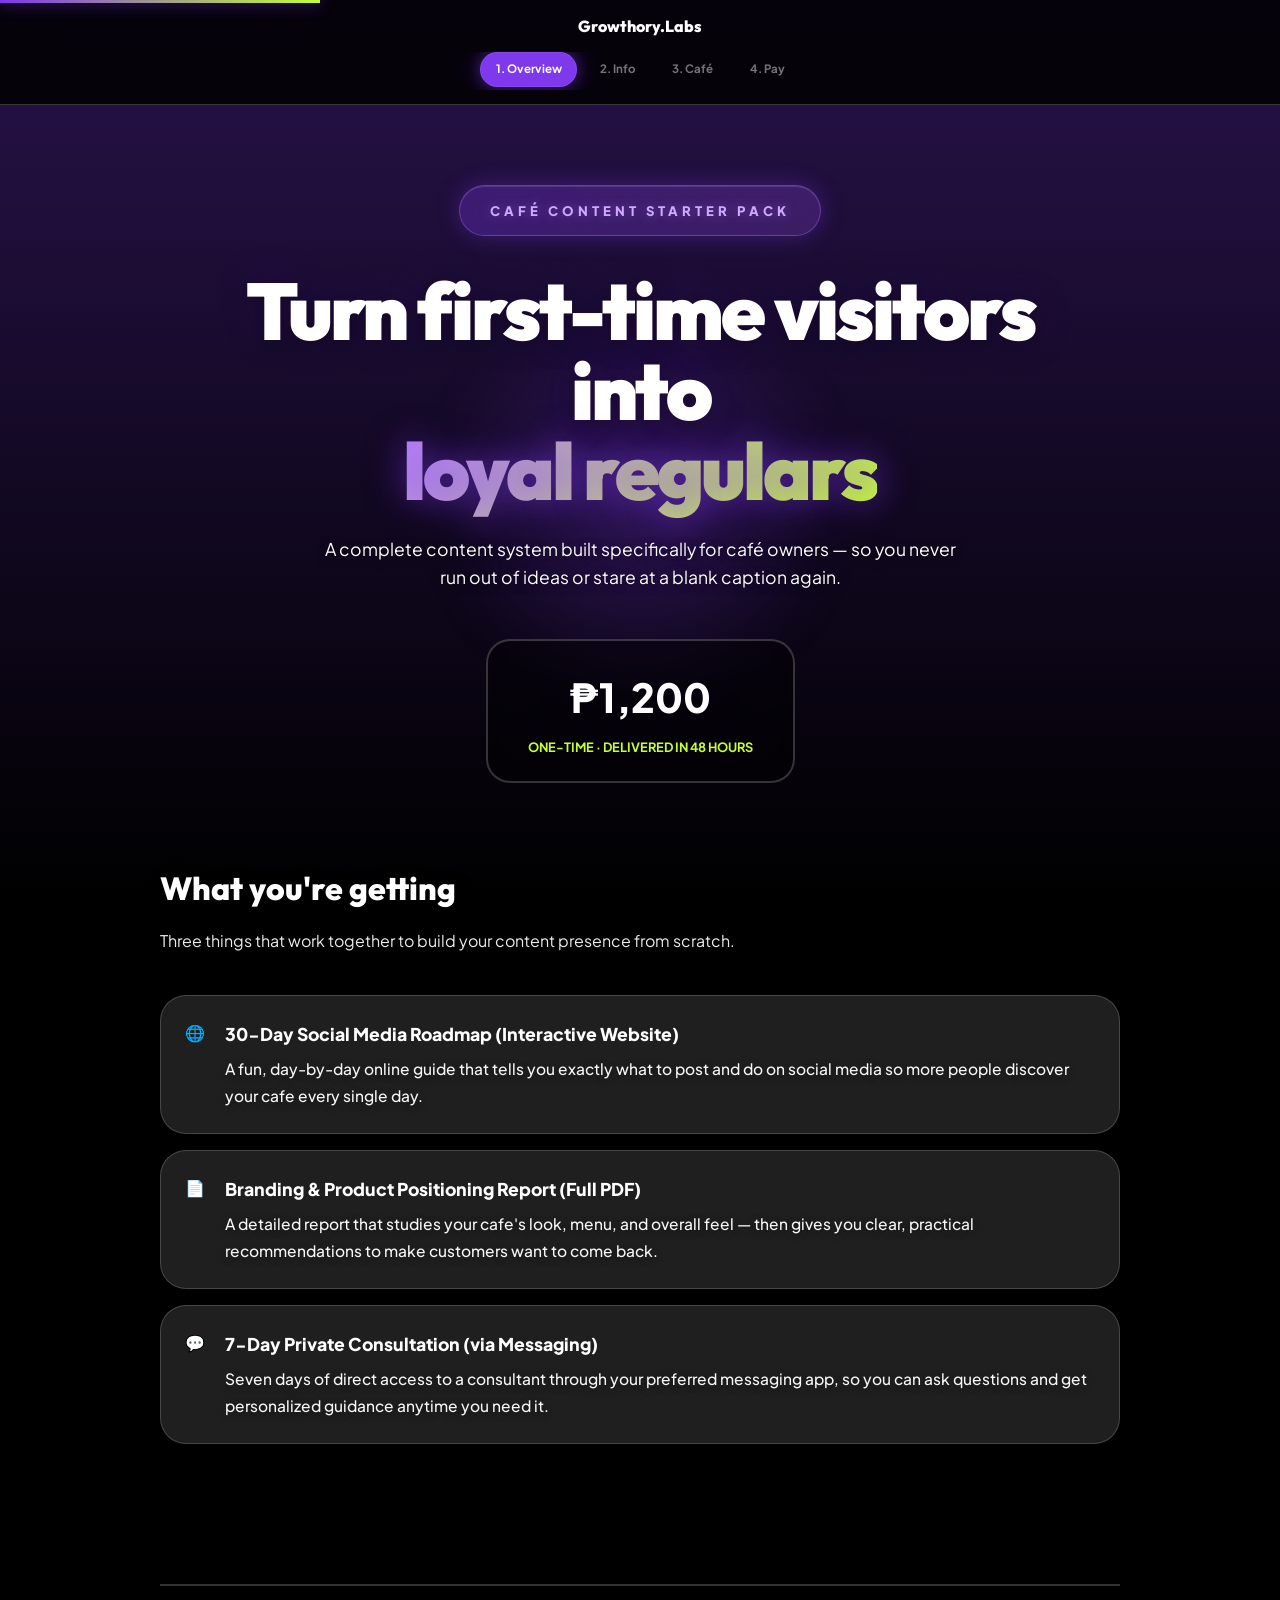
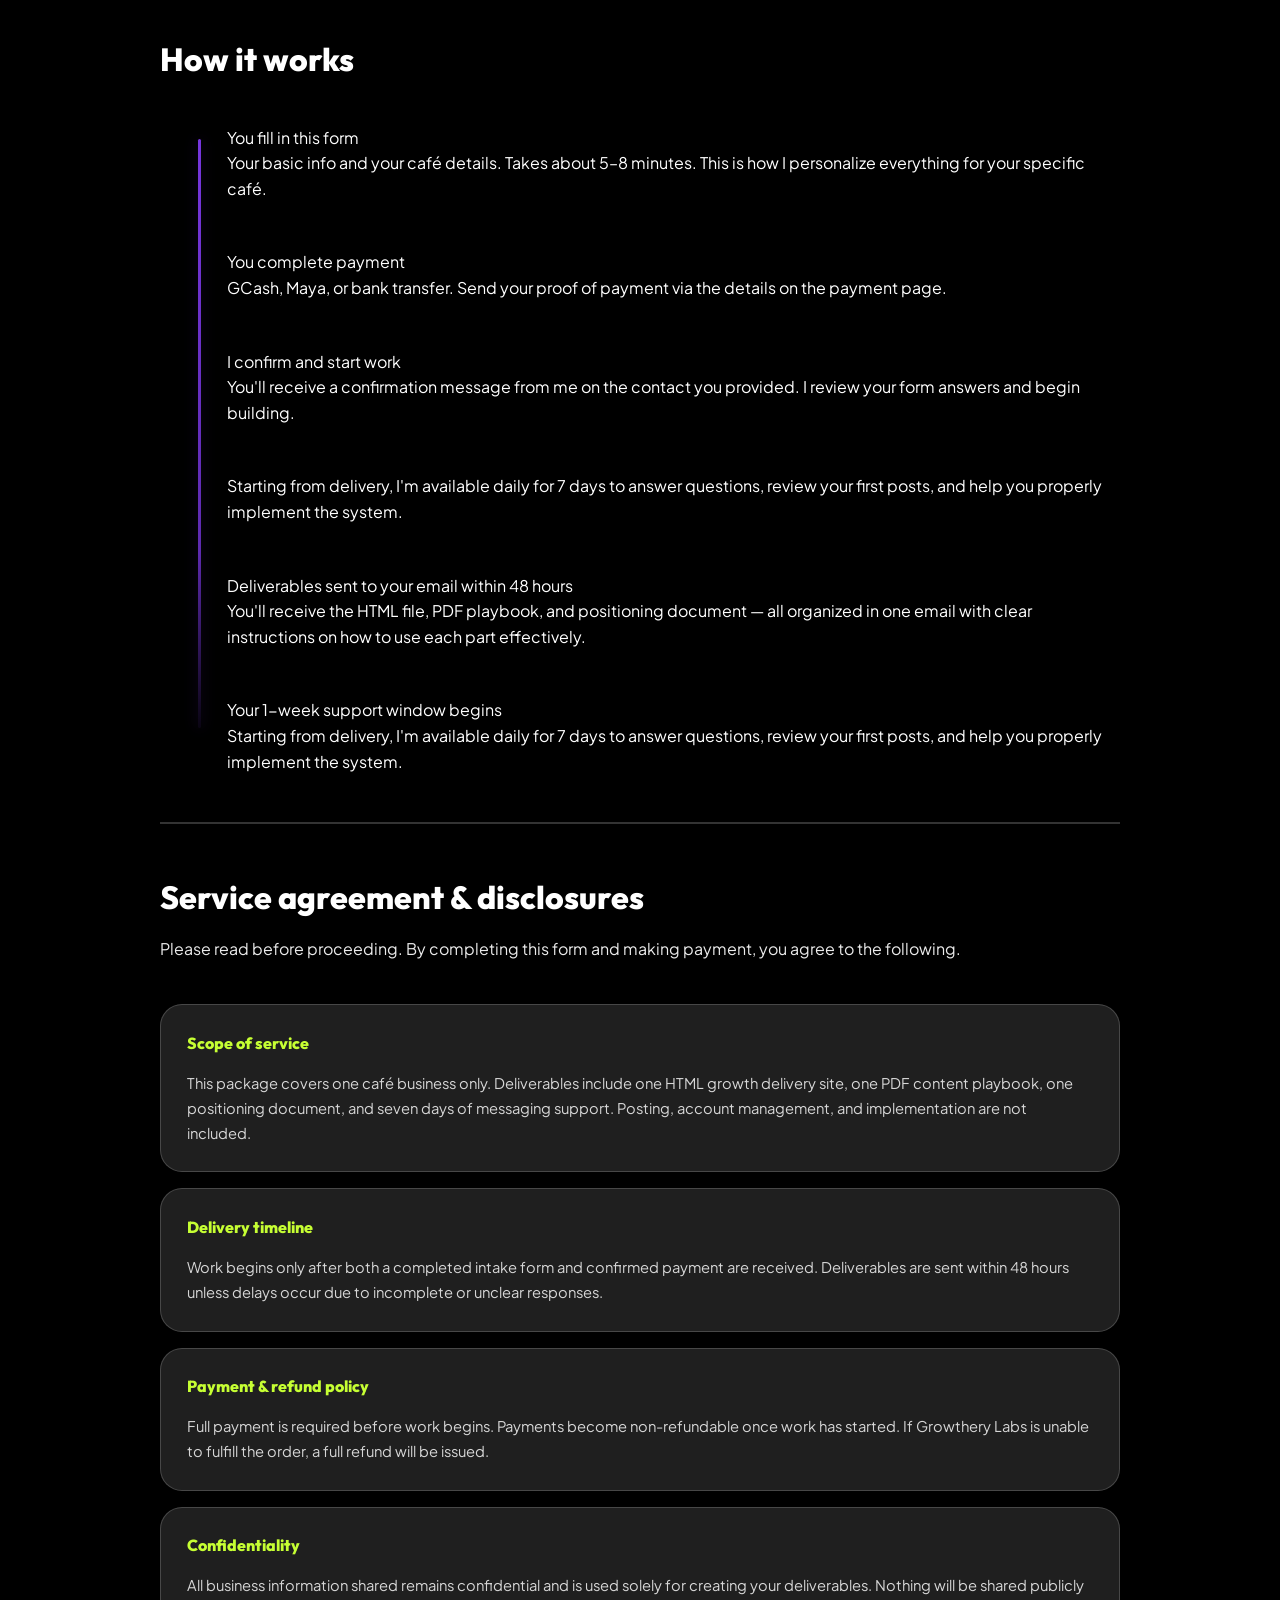
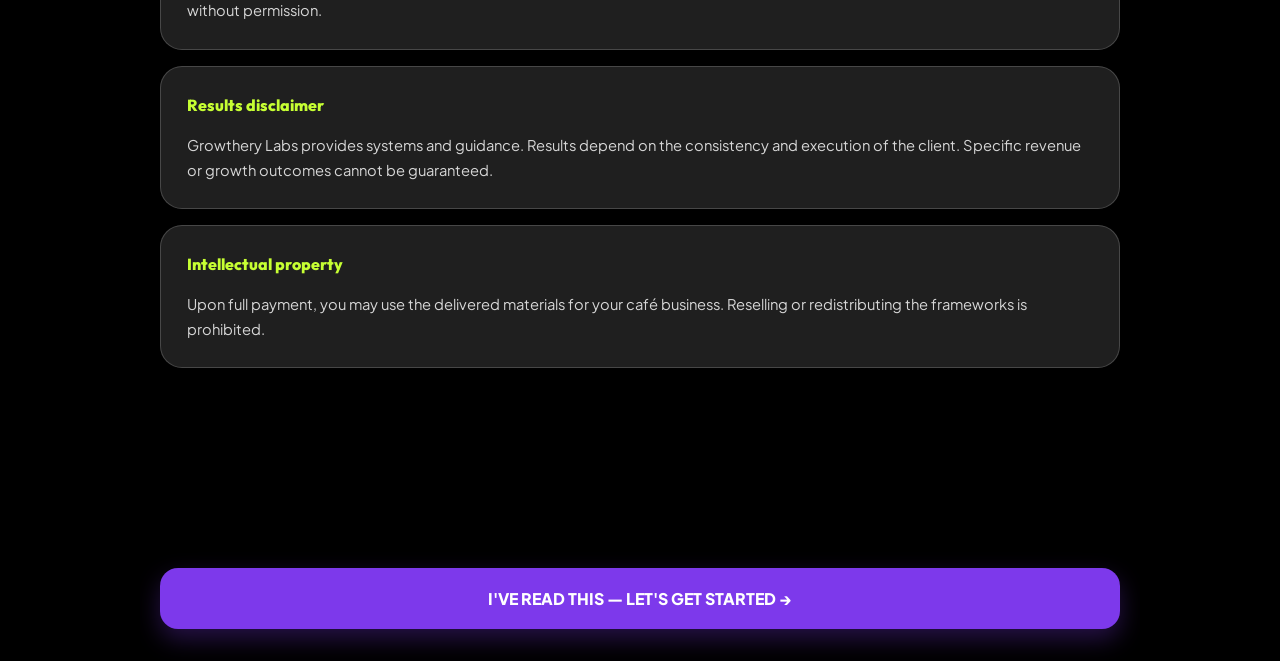
==== all.html @ e24659d7 "Add files via upload" ====
<!DOCTYPE html>

<html lang="en">
<head>
<meta charset="utf-8"/>
<meta content="width=device-width, initial-scale=1.0" name="viewport"/>
<title>Growthory.co</title>
    <link rel="shortcut icon" href="[data-uri]"/>
<link href="https://fonts.googleapis.com" rel="preconnect"/>
<link crossorigin="" href="https://fonts.gstatic.com" rel="preconnect"/>
<link href="https://fonts.googleapis.com/css2?family=Plus+Jakarta+Sans:wght@300;400;500;600;700;800&amp;family=Outfit:wght@300;400;500;600;700;800&amp;display=swap" rel="stylesheet"/>

<link href="style.css" rel="stylesheet"/></head>
<body>
<div class="video-bg-container">
<!-- Video Holder: User can replace src with their video URL -->
<video autoplay="" id="bg-video" loop="" muted="" playsinline="">
<source src="22.mp4" type="video/mp4"/>
</video>
</div>
<div class="progress-container">
<div class="progress-fill" id="progress"></div>
</div>
<nav>
<div class="nav-logo-container">
<img alt="" class="nav-logo" onerror="this.style.display='none'" src="logo.png"/>
<div class="nav-brand">Growthory<span>.</span>Labs</div>
</div>
<div class="nav-steps">
<div class="nav-step active" id="nav-1" onclick="handleNavClick(1)">1. Overview</div>
<div class="nav-step" id="nav-2" onclick="handleNavClick(2)">2. Info</div>
<div class="nav-step" id="nav-3" onclick="handleNavClick(3)">3. Café</div>
<div class="nav-step" id="nav-4" onclick="handleNavClick(4)">4. Pay</div>
</div>
</nav>
<!-- PAGE 1: OVERVIEW -->
<div class="page active" id="page-1">
<div class="container">
<div class="hero">
<div class="hero-tag">Café Content Starter Pack</div>
<h1>Turn first-time visitors into<br/><em>loyal regulars</em></h1>
<p>A complete content system built specifically for café owners — so you never run out of ideas or stare at a blank caption again.</p>
<div class="price-badge">
<span class="price-amount">₱1,200</span>
<span class="price-label">one-time · delivered in 48 hours</span>
</div>
</div>
<div class="section-header">
<h2 class="section-title">What you're getting</h2>
<p class="section-sub">Three things that work together to build your content presence from scratch.</p>
</div>
<div class="deliverable glass">
<div class="d-icon">🌐</div>
<div>
<div class="d-title">30-Day Social Media Roadmap (Interactive Website)</div>
<div class="d-sub">A fun, day-by-day online guide that tells you exactly what to post and do on social media so more people discover your cafe every single day.</div>
</div>
</div>
<div class="deliverable glass">
<div class="d-icon">📄</div>
<div>
<div class="d-title">Branding &amp; Product Positioning Report (Full PDF)</div>
<div class="d-sub">A detailed report that studies your cafe's look, menu, and overall feel — then gives you clear, practical recommendations to make customers want to come back.</div>
</div>
</div>
<div class="deliverable glass">
<div class="d-icon">💬</div>
<div>
<div class="d-title">7-Day Private Consultation (via Messaging)</div>
<div class="d-sub">Seven days of direct access to a consultant through your preferred messaging app, so you can ask questions and get personalized guidance anytime you need it.</div>
</div>
</div>
<div class="delivery-highlight glass">
<div class="delivery-icon">📦</div>
<div class="delivery-text">
        All materials are delivered to your email within 48 hours of receiving your intake form and confirmed payment.
    </div>
</div>
<hr/>
<div class="section-header">
<h2 class="section-title">How it works</h2>
</div>
<div class="timeline">
<div class="timeline-step">
<div class="t-num">1</div>
<div class="t-title">You fill in this form</div>
<div class="t-sub">Your basic info and your café details. Takes about 5–8 minutes. This is how I personalize everything for your specific café.</div>
</div>
<div class="timeline-step">
<div class="t-num">2</div>
<div class="t-title">You complete payment</div>
<div class="t-sub">GCash, Maya, or bank transfer. Send your proof of payment via the details on the payment page.</div>
</div>
<div class="timeline-step">
<div class="t-num">3</div>
<div class="t-title">I confirm and start work</div>
<div class="t-sub">You'll receive a confirmation message from me on the contact you provided. I review your form answers and begin building.</div>
</div>
<div class="timeline-step">
<div class="t-num">4</div>
<div class="t-sub">
        Starting from delivery, I'm available daily for 7 days to answer questions, review your first posts, and help you properly implement the system.
    </div>
</div>
<div class="timeline-step">
<div class="t-num">6</div>
<div class="t-title">Deliverables sent to your email within 48 hours</div>
<div class="t-sub">
        You'll receive the HTML file, PDF playbook, and positioning document — all organized in one email with clear instructions on how to use each part effectively.
    </div>
</div>
<div class="timeline-step">
<div class="t-num">7</div>
<div class="t-title">Your 1-week support window begins</div>
<div class="t-sub">
        Starting from delivery, I'm available daily for 7 days to answer questions, review your first posts, and help you properly implement the system.
    </div>
</div>
<hr/>
<div class="section-header">
<h2 class="section-title">Service agreement &amp; disclosures</h2>
<p class="section-sub">
        Please read before proceeding. By completing this form and making payment, you agree to the following.
    </p>
</div>
<div class="agreement-grid">
<div class="agreement-box glass">
<h3>Scope of service</h3>
<p>
            This package covers one café business only. Deliverables include one HTML growth delivery site, one PDF content playbook, one positioning document, and seven days of messaging support. Posting, account management, and implementation are not included.
        </p>
</div>
<div class="agreement-box glass">
<h3>Delivery timeline</h3>
<p>
            Work begins only after both a completed intake form and confirmed payment are received. Deliverables are sent within 48 hours unless delays occur due to incomplete or unclear responses.
        </p>
</div>
<div class="agreement-box glass">
<h3>Payment &amp; refund policy</h3>
<p>
            Full payment is required before work begins. Payments become non-refundable once work has started. If Growthery Labs is unable to fulfill the order, a full refund will be issued.
        </p>
</div>
<div class="agreement-box glass">
<h3>Confidentiality</h3>
<p>
            All business information shared remains confidential and is used solely for creating your deliverables. Nothing will be shared publicly without permission.
        </p>
</div>
<div class="agreement-box glass">
<h3>Results disclaimer</h3>
<p>
            Growthery Labs provides systems and guidance. Results depend on the consistency and execution of the client. Specific revenue or growth outcomes cannot be guaranteed.
        </p>
</div>
<div class="agreement-box glass">
<h3>Intellectual property</h3>
<p>
            Upon full payment, you may use the delivered materials for your café business. Reselling or redistributing the frameworks is prohibited.
        </p>
</div>
<div class="agreement-box glass">
<h3>Support scope</h3>
<p>
            The 7-day support period includes posting guidance, feedback, and questions regarding your deliverables during Philippine business hours.
        </p>
</div>
</div>
</div>
<div class="btn-container">
<button class="btn btn-primary" onclick="showPage(2)">I've read this — let's get started →</button>
</div>
</div>
</div>
<!-- PAGE 2: CLIENT INFO -->
<div class="page" id="page-2">
<div class="container">
<div class="hero-tag">Step 2 of 4</div>
<div class="section-header">
<h2 class="section-title">Your basic information</h2>
<p class="section-sub">This is how we'll contact you and where your deliverables will be sent.</p>
</div>
<div class="card glass">
<div class="paper-tape tape-left"></div>
<div class="paper-tape tape-right"></div>
<div class="form-group">
<label>First name <span>*</span></label>
<input id="fname" placeholder="e.g. Maria" type="text"/>
</div>
<div class="form-group">
<label>Last name <span>*</span></label>
<input id="lname" placeholder="e.g. Santos" type="text"/>
</div>
<div class="form-group">
<label>Email address <span>*</span></label>
<input id="email" placeholder="yourname@email.com" type="email"/>
</div>
<div class="form-group">
<label>Mobile number <span>*</span></label>
<input id="phone" placeholder="e.g. 09XX XXX XXXX" type="tel"/>
</div>
<div class="form-group">
<label>Preferred platform <span>*</span></label>
<div class="box-option-group">
<div class="box-option"><input id="p1" name="platform" type="radio" value="Messenger"/><label for="p1">Messenger</label></div>
<div class="box-option"><input id="p2" name="platform" type="radio" value="Viber"/><label for="p2">Viber</label></div>
<div class="box-option"><input id="p3" name="platform" type="radio" value="WhatsApp"/><label for="p3">WhatsApp</label></div>
</div>
<div class="form-group">
<label>Your Facebook or Instagram profile URL <span>*</span></label>
<input id="social-url" placeholder="e.g. https://instagram.com/yourcafe" type="text"/>
</div>
</div>
<div class="form-group">
<label>City / Municipality <span>*</span></label>
<input id="city" placeholder="e.g. Dasmariñas, Cavite" type="text"/>
</div>
</div>
<div class="privacy-note">
<div class="privacy-icon">🔒</div>
<div class="privacy-text">
        Your email and contact details are kept private. They are used only to deliver your materials and provide your 1-week support. We will never share them with third parties.
    </div>
</div>
<div class="btn-container">
<button class="btn btn-secondary" onclick="showPage(1)">← Back</button>
<button class="btn btn-primary" onclick="goToPage3()">Continue to café questions →</button>
</div>
</div>
</div>
<!-- PAGE 3: CAFÉ QUESTIONNAIRE -->
<div class="page" id="page-3">
<div class="container">
<div class="hero-tag">Step 3 of 4</div>
<div class="section-header">
<h2 class="section-title">Tell me about your café</h2>
<p class="section-sub">These answers are what I use to personalize every single deliverable.</p>
</div>
<div class="card glass">
<div class="form-group">
<label>Café name <span>*</span></label>
<input id="cafe-name" placeholder="e.g. The Quiet Cup" type="text"/>
</div>
<div class="form-group">
<label>Café location(s) <span>*</span></label>
<textarea id="cafe-location" placeholder="Address, City, Province, Country"></textarea>
</div>
<div class="form-group">
<label>Type of café <span>*</span></label>
<div class="box-option-group">
<div class="box-option">
<input id="ct1" name="cafe-type" type="radio" value="Specialty Coffee Shop"/>
<label for="ct1">Specialty Coffee</label>
</div>
<div class="box-option">
<input id="ct2" name="cafe-type" type="radio" value="Bakery Cafe"/>
<label for="ct2">Bakery Café</label>
</div>
<div class="box-option">
<input id="ct3" name="cafe-type" type="radio" value="Brunch Cafe"/>
<label for="ct3">Brunch Café</label>
</div>
<div class="box-option">
<input id="ct4" name="cafe-type" type="radio" value="Grab-and-Go"/>
<label for="ct4">Grab-and-Go</label>
</div>
</div>
</div>
<div class="form-group">
<label>Years in operation <span>*</span></label>
<div class="box-option-group">
<div class="box-option">
<input id="yr1" name="years" type="radio" value="Under 1 year"/>
<label for="yr1">Under 1 year</label>
</div>
<div class="box-option">
<input id="yr2" name="years" type="radio" value="1–2 years"/>
<label for="yr2">1–2 years</label>
</div>
<div class="box-option">
<input id="yr3" name="years" type="radio" value="3–5 years"/>
<label for="yr3">3–5 years</label>
</div>
<div class="box-option">
<input id="yr4" name="years" type="radio" value="5+ years"/>
<label for="yr4">5+ years</label>
</div>
</div>
</div>
<div class="form-group">
<label>Target audience description <span>*</span></label>
<textarea id="target-audience" placeholder="Students, remote workers, families, tourists, etc."></textarea>
</div>
<div class="form-group">
<label>Unique selling proposition (USP) <span>*</span></label>
<textarea id="usp" placeholder="What makes your café stand out from competitors?"></textarea>
</div>
<div class="form-group">
<label>Website / social media links</label>
<textarea id="social-links" placeholder="Instagram, Facebook, Website, Google Business"></textarea>
</div>
<div class="form-group">
<label>When do you usually experience empty seats?</label>
<textarea id="empty-seats" placeholder="Specific days, times, seasons, etc."></textarea>
</div>
<div class="form-group">
<label>Why do you think customers don’t return?</label>
<textarea id="low-repeat" placeholder="What prevents customers from coming back?"></textarea>
</div>
<div class="form-group">
<label>Current loyalty or retention efforts</label>
<textarea id="loyalty-program" placeholder="Loyalty cards, promos, follow-ups, etc."></textarea>
</div>
<div class="form-group">
<label>What kind of customers do you find difficult to handle?</label>
<textarea id="inconvenient-customers" placeholder="Behaviors or situations that affect operations"></textarea>
</div>
<div class="form-group">
<label>Brand personality <span>*</span></label>
<div class="box-option-group">
<div class="box-option">
<input id="bp1" type="checkbox"/>
<label for="bp1">Cozy</label>
</div>
<div class="box-option">
<input id="bp2" type="checkbox"/>
<label for="bp2">Modern</label>
</div>
<div class="box-option">
<input id="bp3" type="checkbox"/>
<label for="bp3">Minimalist</label>
</div>
<div class="box-option">
<input id="bp4" type="checkbox"/>
<label for="bp4">Rustic</label>
</div>
<div class="box-option">
<input id="bp5" type="checkbox"/>
<label for="bp5">Vibrant</label>
</div>
</div>
</div>
<div class="form-group">
<label>Current content platforms</label>
<textarea id="content-platforms" placeholder="Instagram, TikTok, Facebook, etc."></textarea>
</div>
<div class="form-group">
<label>Biggest challenge in content creation</label>
<textarea id="content-challenge" placeholder="Consistency, ideas, editing, engagement, etc."></textarea>
</div>
<div class="form-group">
<label>Existing content that can be repurposed</label>
<textarea id="repurpose-content" placeholder="Photos, menus, videos, event posters, etc."></textarea>
</div>
<div class="form-group">
<label>Typical customer experience</label>
<textarea id="customer-experience" placeholder="Describe the experience from entering to leaving"></textarea>
</div>
<div class="form-group">
<label>How do you collect customer feedback?</label>
<textarea id="feedback-methods" placeholder="Reviews, surveys, comment cards, etc."></textarea>
</div>
<div class="form-group">
<label>Primary business goal <span>*</span></label>
<textarea id="primary-goal" placeholder="Main outcome you want to achieve"></textarea>
</div>
<div class="form-group">
<label>Specific goals for the next 3–6 months</label>
<textarea id="specific-goals" placeholder="% increase in repeat customers, fewer empty seats, etc."></textarea>
</div>
<div class="form-group">
<label>What do you expect from the roadmap?</label>
<textarea id="roadmap-expectations" placeholder="What would make this successful for you?"></textarea>
</div>
<div class="form-group">
<label>Average daily or weekly customer count</label>
<input id="customer-count" placeholder="e.g. 80 customers/day" type="text"/>
</div>
<div class="form-group">
<label>Average transaction value</label>
<input id="transaction-value" placeholder="e.g. ₱180" type="text"/>
</div>
<div class="form-group">
<label>Peak hours / days</label>
<input id="peak-hours" placeholder="e.g. Weekends, 2PM–7PM" type="text"/>
</div>
<div class="form-group">
<label>Slow hours / days</label>
<input id="slow-hours" placeholder="e.g. Mondays, mornings" type="text"/>
</div>
<div class="form-group">
<label>Top 3 best-selling items? <span>*</span></label>
<textarea id="bestsellers" placeholder="e.g. 1. Brown sugar latte, 2. Matcha croissant..."></textarea>
</div>
<div class="form-group">
<label>Average price range? <span>*</span></label>
<div class="box-option-group">
<div class="box-option"><input id="pr1" name="price" type="radio" value="Under ₱100"/><label for="pr1">Under ₱100</label></div>
<div class="box-option"><input id="pr2" name="price" type="radio" value="₱100–₱200"/><label for="pr2">₱100–₱200</label></div>
<div class="box-option"><input id="pr3" name="price" type="radio" value="₱200–₱350"/><label for="pr3">₱200–₱350</label></div>
<div class="box-option"><input id="pr4" name="price" type="radio" value="₱350+"/><label for="pr4">₱350+</label></div>
</div>
</div>
<div class="form-group">
<label>What is the story behind your café? <span>*</span></label>
<textarea id="story" placeholder="Why did you open it? This becomes your brand story..."></textarea>
</div>
</div>
</div>
<div class="btn-container">
<button class="btn btn-secondary" onclick="showPage(2)">← Back</button>
<button class="btn btn-primary" onclick="goToPage4()">Proceed to payment →</button>
</div>
</div>

<!-- PAGE 4: PAYMENT -->
<div class="page" id="page-4">
<div class="container">
<div class="hero-tag">Step 4 of 4</div>
<div class="section-header">
<h2 class="section-title">Complete your payment</h2>
<p class="section-sub">Choose your preferred method and confirm your order below.</p>
</div>
<div class="checkout-paper">
<div class="receipt-tape tape-left"></div>
<div class="receipt-tape tape-right"></div>
<div class="receipt-header">
<div>
<div class="receipt-label">ORDER SUMMARY</div>
<div class="receipt-title">Café Content Starter Pack</div>
</div>
<div class="receipt-price">
            ₱1,200
        </div>
</div>
<div class="receipt-divider"></div>
<div class="receipt-list">
<div class="receipt-item">
<span>30-Day Social Media Roadmap (Interactive Website)</span>
<strong>Included</strong>
</div>
<div class="receipt-item">
<span>Branding &amp; Product Positioning Report (Full PDF)</span>
<strong>Included</strong>
</div>
<div class="receipt-item">
<span>7-Day Private Consultation (via Your Preferred Messaging App)</span>
<strong>Included</strong>
</div>
</div>
<div class="receipt-divider"></div>
<div class="supported-methods">
<div class="method-pill">💚 GCash</div>
<div class="method-pill">💙 Maya</div>
<div class="method-pill">💳 Debit/Credit Card</div>
<div class="method-pill">🏦 Online Banking</div>
</div>
<div class="secure-note">
    Payments are securely processed through PayMongo. We do not store your banking or card information.
</div>
</div><!-- end checkout-paper -->
<div class="btn-container">
<button class="btn btn-secondary" onclick="showPage(3)">← Back</button>
<button class="btn btn-primary" id="paymongo-btn">Continue to Secure Checkout →</button>
</div>
</div><!-- end container -->
</div><!-- end page-4 -->

<!-- PAGE 5: SUCCESS -->
<div class="page" id="page-5">
<div class="container">
<div class="success-screen">
<div class="success-icon">✓</div>
<h2>You're all set!</h2>
<p>Your intake form has been submitted and your payment details have been recorded.</p>
<p style="margin-top: 2rem; font-size: 0.9rem; color: rgba(255,255,255,0.4);">Questions? Just reply to the message thread where you received this link.</p>
</div>
</div>
</div><!-- end page-5 -->

<script src="script.js"></script></body>
</html>
---- style.css ----
:root {
            --black: #000000;
            --violet: #7D39EB;
            --lime: #C6FF33;
            --white: #FFFFFF;
            --glass-bg: rgba(255, 255, 255, 0.08);
            --glass-border: rgba(255, 255, 255, 0.2);
            --glass-blur: blur(20px);
            --accent-glow: rgba(125, 57, 235, 0.3);
            --lime-glow: rgba(198, 255, 51, 0.2);
        }

        * {
            box-sizing: border-box;
            margin: 0;
            padding: 0;
            -webkit-tap-highlight-color: transparent;
        }

        html {
            scroll-behavior: smooth;
        }

        body {
            font-family: 'Plus Jakarta Sans', sans-serif;
            background-color: var(--black);
            color: var(--white);
            line-height: 1.6;
            overflow-x: hidden;
            min-height: 100vh;
            
            position: relative;
z-index: 1;
        }

        h1, h2, h3, h4, .nav-brand {
            font-family: 'Outfit', sans-serif;
        }

        /* Video Background Holder */
.video-bg-container {
    position: fixed;

    top: 50%;
    left: 50%;

    min-width: 100%;
    min-height: 100%;

    width: auto;
    height: auto;

    transform: translate(-50%, -50%);

    object-fit: cover;

    z-index: -10;

    pointer-events: none;
}

/* ===================================== */
/* MOBILE VIDEO CENTER FIX */
/* ===================================== */

@media (max-width: 768px) {

    .bg-video {

        width: auto;

        height: 100vh;

        min-width: auto;

        min-height: 100vh;
    }
}

html,
body {
    width: 100%;
    overflow-x: hidden;
}

.container,
.page,
.card,
.timeline,
nav {
    max-width: 100%;
    overflow-x: hidden;
}

.video-bg-container video {
    position: absolute;

    inset: 0;

    width: 100%;
    height: 100%;

    object-fit: cover;
    object-position: center center;

    opacity: 0.55;

    pointer-events: none;
}

.video-bg-container::after {
    content: '';

    position: absolute;

    inset: 0;

    background:
        linear-gradient(
            to bottom,
            rgba(125,57,235,0.32),
            rgba(0,0,0,0.72)
        );

    backdrop-filter: blur(2px);

    z-index: 1;
}

        /* Bolder Glassmorphism */
.glass {
    background:
        rgba(255,255,255,0.12);

    backdrop-filter:
        blur(24px);

    -webkit-backdrop-filter:
        blur(24px);

    border:
        1.8px solid rgba(255,255,255,0.18);

    border-radius: 26px;

    box-shadow:
        0 12px 50px rgba(0,0,0,0.45),
        0 0 30px rgba(125,57,235,0.08),
        inset 0 1px 0 rgba(255,255,255,0.12);
}

        /* Navigation */
nav {
    position: sticky;
    top: 0;
    z-index: 1000;

    display: grid;
    grid-template-columns: auto 1fr auto;

    align-items: center;

    padding: 0.75rem 1rem;

    background: rgba(0, 0, 0, 0.85);

    backdrop-filter: blur(24px);
    -webkit-backdrop-filter: blur(24px);

    border-bottom: 1px solid var(--glass-border);

    overflow: hidden;
}

.nav-logo-container {
    display: flex;
    align-items: center;
    gap: 0.4rem;

    flex-shrink: 0;

    z-index: 2;
}

html {
    scroll-behavior: smooth;
}

html,
body {
    width: 100%;
    overflow-x: hidden;
}

.nav-logo {
    height: 22px;
    width: auto;
    object-fit: contain;
}

.nav-brand {
    font-size: 0.95rem;
    font-weight: 800;
    white-space: nowrap;
}

.nav-steps {
    display: flex;
    justify-content: center;
    align-items: center;

    gap: 0.5rem;

    overflow-x: auto;
    scrollbar-width: none;

    min-width: 0;

    padding: 0 1rem;

    scroll-behavior: smooth;
}

.nav-steps::-webkit-scrollbar {
    display: none;
}

.nav-step {
    flex-shrink: 0;

    white-space: nowrap;

    padding: 0.45rem 0.85rem;

    border-radius: 999px;

    font-size: 0.72rem;
    font-weight: 700;

    color: rgba(255,255,255,0.45);

    transition: all 0.3s ease;
}

nav {
    position: sticky;
    top: 0;
    z-index: 1000;

    display: flex;
    flex-direction: column;

    align-items: center;

    gap: 0.75rem;

    padding: 0.9rem 1rem;

    background: rgba(0, 0, 0, 0.85);

    backdrop-filter: blur(24px);
    -webkit-backdrop-filter: blur(24px);

    border-bottom: 1px solid var(--glass-border);
}

.nav-logo-container {
    display: flex;
    align-items: center;
    justify-content: center;

    gap: 0.45rem;
}

.nav-logo {
    height: 22px;
    width: auto;
    object-fit: contain;
}

.nav-brand {
    font-size: 1rem;
    font-weight: 800;
    white-space: nowrap;
}

.nav-steps {
    display: flex;
    align-items: center;
    justify-content: center;

    gap: 0.5rem;

    width: 100%;

    overflow-x: auto;
    scrollbar-width: none;

    padding-bottom: 0.2rem;

    scroll-behavior: smooth;
}

.nav-steps::-webkit-scrollbar {
    display: none;
}

.nav-step {
    flex-shrink: 0;

    white-space: nowrap;

    padding: 0.45rem 0.9rem;

    border-radius: 999px;

    font-size: 0.72rem;
    font-weight: 700;
}

.nav-step.active {
    background: var(--violet);
    color: var(--white);

    box-shadow:
        0 0 15px rgba(125, 57, 235, 0.45),
        0 0 30px rgba(125, 57, 235, 0.25);

    border: 1px solid rgba(255,255,255,0.08);
}

.nav-step.done {
    color: var(--lime);
    border: 1px solid rgba(198,255,51,0.2);
}

        /* Pulse Red Animation */
        @keyframes pulseRed {
            0% { background-color: transparent; box-shadow: 0 0 0 0 rgba(255, 0, 0, 0.7); }
            50% { background-color: rgba(255, 0, 0, 0.3); box-shadow: 0 0 0 10px rgba(255, 0, 0, 0); }
            100% { background-color: transparent; box-shadow: 0 0 0 0 rgba(255, 0, 0, 0); }
        }

        .pulse-red {
            animation: pulseRed 0.5s ease-in-out 2;
        }

        /* Progress Bar */
        .progress-container {
            position: fixed;
            top: 0;
            left: 0;
            width: 100%;
            height: 3px;
            z-index: 1001;
            background: transparent;
        }

        .progress-fill {
            height: 100%;
            background: linear-gradient(90deg, var(--violet), var(--lime));
            width: 25%;
            transition: width 0.6s cubic-bezier(0.4, 0, 0.2, 1);
            box-shadow: 0 0 15px var(--violet);
        }

        /* Layout */
        .container {
            max-width: 1000px;
            margin: 0 auto;
            padding: 2rem 1.25rem;
            position: relative;
            z-index: 1;
        }

        .page {
            display: none;
            animation: slideUp 0.6s cubic-bezier(0.23, 1, 0.32, 1);
        }

        .page.active {
            display: block;
        }

        @keyframes slideUp {
            from { opacity: 0; transform: translateY(20px); }
            to { opacity: 1; transform: translateY(0); }
        }

        /* Hero Section */
       .hero {
    position: relative;

    text-align: center;

    padding: 3rem 0 5rem;

    isolation: isolate;
}

.hero::before {
    content: '';

    position: absolute;

    width: 420px;
    height: 420px;

    background:
        radial-gradient(
            circle,
            rgba(125,57,235,0.28),
            transparent 70%
        );

    top: 50%;
    left: 50%;

    transform:
        translate(-50%, -50%);

    z-index: -1;

    filter: blur(20px);
}

        .hero-tag {
    display: inline-block;

    padding:
        0.85rem 1.9rem;

    margin-bottom: 2.2rem;

    border-radius: 999px;

    background:
        linear-gradient(
            135deg,
            rgba(125,57,235,0.32),
            rgba(170,90,255,0.22)
        );

    border:
        1.5px solid rgba(180,120,255,0.34);

    backdrop-filter:
        blur(18px);

    -webkit-backdrop-filter:
        blur(18px);

    color:
        #CFA9FF;

    font-size: 0.82rem;

    font-weight: 900;

    letter-spacing: 4px;

    text-transform: uppercase;

    box-shadow:
        0 0 22px rgba(125,57,235,0.35),
        inset 0 1px 0 rgba(255,255,255,0.12);

    text-shadow:
        0 0 12px rgba(180,120,255,0.45);
}

        .hero h1 {
    font-size:
        clamp(2.8rem, 11vw, 5rem);

    line-height: 1;

    font-weight: 900;

    margin-bottom: 1.5rem;

    letter-spacing: -3px;

    color: #FFFFFF;

    text-shadow:
        0 4px 25px rgba(0,0,0,0.45),
        0 0 40px rgba(125,57,235,0.18);

    max-width: 900px;

    margin-inline: auto;
}

        .hero h1 em {
    font-style: normal;

    background:
        linear-gradient(
            135deg,
            #B47CFF 0%,
            #C6FF33 100%
        );

    -webkit-background-clip: text;
    -webkit-text-fill-color: transparent;

    text-shadow:
        0 0 35px rgba(125,57,235,0.35);

    filter:
        drop-shadow(0 0 18px rgba(125,57,235,0.28));
}

        .hero p {
            font-size: 1.1rem;
            color: var(--white); /* White description text */
            max-width: 650px;
            margin: 0 auto 3rem;
            text-shadow: 0 2px 10px rgba(0,0,0,0.5);
        }

        .price-badge {
            display: inline-flex;
            flex-direction: column;
            align-items: center;
            gap: 0.5rem;
            padding: 1.5rem 2.5rem;
            background: rgba(0, 0, 0, 0.4);
            border: 2px solid var(--glass-border);
            border-radius: 24px;
            backdrop-filter: blur(10px);
        }

        .price-amount {
            font-size: 2.5rem;
            font-weight: 800;
            color: var(--white);
        }

        .price-label {
            font-size: 0.8rem;
            color: var(--lime);
            font-weight: 700;
            text-transform: uppercase;
        }

        /* Section Styling */
        .section-header {
            margin-bottom: 2.5rem;
        }

        .section-title {
            font-size: 2rem;
            font-weight: 800;
            color: #FFFFFF;
            text-shadow:
    0 4px 18px rgba(0,0,0,0.45);
            margin-bottom: 0.75rem;
        }

        .section-sub {
    font-size: 1rem;

    color:
        rgba(255,255,255,0.92);

    line-height: 1.8;

    text-shadow:
        0 2px 10px rgba(0,0,0,0.4);
}

        /* Cards */
        .card {
            padding: 2rem;
            margin-bottom: 1.5rem;
        }
        
        /* ===================================== */
/* PAGE 3 PAPER STYLE */
/* ===================================== */

#page-3 .card.glass {

    position: relative;

    background:
        linear-gradient(
            rgba(255,250,242,0.96),
            rgba(248,240,230,0.96)
        );

    border: 1px solid rgba(120,90,60,0.15);

    border-radius: 18px;

    padding: 3rem;

    box-shadow: none;

    backdrop-filter: none;
    -webkit-backdrop-filter: none;

    overflow: hidden;

    transform: rotate(-0.4deg);
}

/* paper texture */
#page-3 .card.glass::before {

    content: '';

    position: absolute;

    inset: 0;

    background-image:
        repeating-linear-gradient(
            to bottom,
            transparent,
            transparent 38px,
            rgba(120,90,60,0.07) 39px
        );

    opacity: 0.55;

    pointer-events: none;
}

/* notebook holes */
#page-3 .card.glass::after {

    content: '';

    position: absolute;

    top: 0;
    left: 18px;

    width: 14px;
    height: 100%;

    background-image:
        radial-gradient(circle, #111 5px, transparent 6px);

    background-size: 14px 42px;

    opacity: 0.9;

    pointer-events: none;
}

/* spacing */
#page-3 .form-group {

    position: relative;

    z-index: 2;

    margin-bottom: 2rem;
}

/* labels */
#page-3 label {

    color: #3D2352;

    font-family: 'Outfit', sans-serif;

    font-size: 0.9rem;

    font-weight: 800;

    letter-spacing: 0.5px;

    text-transform: none;

    margin-bottom: 0.7rem;
}

/* inputs */
#page-3 input[type=text],
#page-3 textarea,
#page-3 select {

    background: rgba(255,255,255,0.45);

    border: 1.5px solid rgba(70,50,40,0.2);

    color: #2B1B12;

    border-radius: 10px;

    backdrop-filter: none;

    font-family: 'Plus Jakarta Sans', sans-serif;

    box-shadow:
        inset 0 1px 2px rgba(0,0,0,0.06);

    transition: all 0.25s ease;
}

#page-3 textarea {
   min-height: 100px;

    resize: none;

    overflow: hidden;

    width: 100%;

    max-width: 100%;

    line-height: 1.7;

    word-wrap: break-word;

    overflow-wrap: break-word;

    white-space: pre-wrap;
}

#page-3 .card.glass {
    padding-bottom: 1.5rem;
}

#page-3 textarea {
    min-height: 80px;
}

#page-3 .form-group {
    margin-bottom: 1rem;
}

/* focus */
#page-3 input:focus,
#page-3 textarea:focus {

    border-color: #7D39EB;

    background: rgba(255,255,255,0.75);

    box-shadow:
        0 0 0 4px rgba(125,57,235,0.12);
}

/* placeholders */
#page-3 input::placeholder,
#page-3 textarea::placeholder {

    color: rgba(60,40,30,0.45);
}

#page-3 .form-group {
    margin-bottom: 1.2rem;
}

#page-3 .btn-container {
    margin-top: 1.4rem;
}

/* box options */
#page-3 .box-option label {

    background: rgba(255,255,255,0.4);

    border: 1.5px solid rgba(70,50,40,0.18);

    color: #2B1B12;

    border-radius: 10px;

    font-weight: 700;
}

/* checked */
#page-3 .box-option input:checked + label {

    background: #7D39EB;

    border-color: #7D39EB;

    color: white;

    box-shadow:
        0 8px 20px rgba(125,57,235,0.22);
}

/* page title */
#page-3 .section-title {

    color: white;
}

/* make content above texture */
#page-3 .card.glass * {

    position: relative;

    z-index: 2;
}

/* ===================================== */
/* PAGE 2 NOTEBOOK STYLE */
/* ===================================== */

#page-2 .card.glass {

    position: relative;

    background:
        linear-gradient(
            rgba(255,250,242,0.96),
            rgba(248,240,230,0.96)
        );

    border: 1px solid rgba(120,90,60,0.15);

    border-radius: 18px;

    padding: 3rem;

    box-shadow: none;

    backdrop-filter: none;
    -webkit-backdrop-filter: none;

    overflow: hidden;

    transform: rotate(-0.25deg);
}

/* paper texture */
#page-2 .card.glass::before {

    content: '';

    position: absolute;

    inset: 0;

    background-image:
        repeating-linear-gradient(
            to bottom,
            transparent,
            transparent 38px,
            rgba(120,90,60,0.07) 39px
        );

    opacity: 0.55;

    pointer-events: none;
}

/* notebook holes */
#page-2 .card.glass::after {

    content: '';

    position: absolute;

    top: 0;
    left: 18px;

    width: 14px;
    height: 100%;

    background-image:
        radial-gradient(circle, #111 5px, transparent 6px);

    background-size: 14px 42px;

    opacity: 0.9;

    pointer-events: none;
}

/* spacing */
#page-2 .form-group {

    position: relative;

    z-index: 2;

    margin-bottom: 2rem;
}

/* labels */
#page-2 label {

    color: #3D2352;

    font-family: 'Outfit', sans-serif;

    font-size: 0.9rem;

    font-weight: 800;

    letter-spacing: 0.5px;

    text-transform: none;

    margin-bottom: 0.7rem;
}

/* inputs */
#page-2 input[type=text],
#page-2 input[type=email],
#page-2 input[type=tel],
#page-2 textarea {

    background: rgba(255,255,255,0.45);

    border: 1.5px solid rgba(70,50,40,0.2);

    color: #2B1B12;

    border-radius: 10px;

    backdrop-filter: none;

    font-family: 'Plus Jakarta Sans', sans-serif;

    box-shadow:
        inset 0 1px 2px rgba(0,0,0,0.06);

    transition: all 0.25s ease;
}

/* focus */
#page-2 input:focus,
#page-2 textarea:focus {

    border-color: #7D39EB;

    background: rgba(255,255,255,0.75);

    box-shadow:
        0 0 0 4px rgba(125,57,235,0.12);
}

/* placeholders */
#page-2 input::placeholder,
#page-2 textarea::placeholder {

    color: rgba(60,40,30,0.45);
}

/* box options */
#page-2 .box-option label {

    background: rgba(255,255,255,0.4);

    border: 1.5px solid rgba(70,50,40,0.18);

    color: #2B1B12;

    border-radius: 10px;

    font-weight: 700;
}

/* checked */
#page-2 .box-option input:checked + label {

    background: #7D39EB;

    border-color: #7D39EB;

    color: white;

    box-shadow:
        0 8px 20px rgba(125,57,235,0.22);
}

/* page title */
#page-2 .section-title {

    color: white;
}

/* above texture */
#page-2 .card.glass * {

    position: relative;

    z-index: 2;
}

        .card-accent {
            background: linear-gradient(90deg, rgba(125, 57, 235, 0.2) 0%, transparent 100%);
            border-left: 4px solid var(--violet);
            padding: 1.5rem;
            border-radius: 0 20px 20px 0;
            margin-bottom: 2rem;
        }

        .card-accent p {
            font-size: 0.95rem;
            color: var(--white);
        }

        /* Deliverables */
.deliverable {
    display: flex;
    gap: 1.25rem;
    padding: 1.5rem;
    margin-bottom: 1rem;

    opacity: 0;

    transform: translateX(-40px);

    transition:
        opacity 1.6s ease,
        transform 1.6s cubic-bezier(0.23, 1, 0.32, 1);
}

.deliverable.glass {
    box-shadow: none;
}

.deliverable.show {
    opacity: 1;
    transform: translateX(0);

    transition:
        opacity 1.6s ease,
        transform 1.6s cubic-bezier(0.23, 1, 0.32, 1);
}

.deliverable:not(.show) {
    transition:
        opacity 0s,
        transform 0s;
}

.delivery-highlight {
    display: flex;
    gap: 1.25rem;
    padding: 1.5rem;
    margin-bottom: 1rem;

    opacity: 0;

    transform: translateX(-40px);
    
    background:
        linear-gradient(
            135deg,
            rgba(255,20,20,0.32),
            rgba(120,0,0,0.24)
        );

    border:
        1.8px solid rgba(255,80,80,0.45);

    border-radius: 26px;

    backdrop-filter: blur(24px);
    -webkit-backdrop-filter: blur(24px);

    box-shadow:
        0 12px 50px rgba(255,0,0,0.25),
        0 0 30px rgba(255,0,0,0.12),
        inset 0 1px 0 rgba(255,255,255,0.12);

    overflow: hidden;

    animation: redPulse 2.4s ease-in-out infinite;
    
        transition:
        opacity 1.6s ease,
        transform 1.6s cubic-bezier(0.23, 1, 0.32, 1);
}

.delivery-text {
    color: #FFFFFF;

    font-size: 1rem;

    line-height: 1.7;

    font-weight: 800;

    letter-spacing: 0.2px;

    text-shadow:
        0 0 10px rgba(0,0,0,0.55),
        0 0 16px rgba(255,40,40,0.18);
}

@keyframes redPulse {

    0% {
        box-shadow:
            0 0 18px rgba(255,0,0,0.18),
            0 0 40px rgba(255,0,0,0.12);
    }

    50% {
        box-shadow:
            0 0 28px rgba(255,0,0,0.38),
            0 0 65px rgba(255,0,0,0.28);
    }

    100% {
        box-shadow:
            0 0 18px rgba(255,0,0,0.18),
            0 0 40px rgba(255,0,0,0.12);
    }
}

@keyframes glowBorder {

    0% {
        opacity: 0.35;
    }

    50% {
        opacity: 0.9;
    }

    100% {
        opacity: 0.35;
    }
}
.delivery-text {
    color: var(--white);

    font-size: 0.95rem;
    line-height: 1.6;

    font-weight: 600;
}

.privacy-note {

    display: flex;

    align-items: flex-start;

    gap: 1rem;

    margin-top: 1.8rem;

    padding: 1.35rem 1.45rem;

    border-radius: 22px;

    background:
        linear-gradient(
            135deg,
            rgba(255,40,40,0.18),
            rgba(120,0,0,0.16)
        );

    border:
        1.5px solid rgba(255,90,90,0.38);

    box-shadow:
        0 0 25px rgba(255,50,50,0.18),
        0 0 60px rgba(255,0,0,0.12),
        inset 0 1px 0 rgba(255,255,255,0.08);

    backdrop-filter: blur(18px);

    opacity: 0;

    transform: translateY(60px);

    transition:
        opacity 1.2s ease,
        transform 1.2s cubic-bezier(0.23, 1, 0.32, 1);
}

.privacy-note.show {
    opacity: 1;
    transform: translateY(0);
}

.privacy-icon {

    font-size: 1.35rem;

    line-height: 1.4;

    filter:
        drop-shadow(0 0 10px rgba(255,0,0,0.4));
}

.privacy-text {

    color:
        #FFE3E3;

    font-size: 0.94rem;

    line-height: 1.75;

    font-weight: 800;

    letter-spacing: 0.2px;

    text-shadow:
        0 0 10px rgba(255,0,0,0.22);

    opacity: 1;
}

/* Alternate slide direction */
.deliverable:nth-child(even) {
    transform: translateX(40px);
}

/* Activated */
.deliverable.show {
    opacity: 1;
    transform: translateX(0);
}

/* Alternate direction */
.deliverable:nth-child(even) {
    transform: translateX(40px);
}

/* Activated state */
.deliverable.show {
    opacity: 1;
    transform: translateX(0);
}

        .d-title {
            font-size: 1.1rem;
            font-weight: 800;
            margin-bottom: 0.4rem;
        }

        .d-sub {
    font-size: 0.97rem;

    color:
        rgba(255,255,255,0.96);

    line-height: 1.75;

    font-weight: 500;

    text-shadow:
        0 2px 8px rgba(0,0,0,0.35);
}

/* ===================================== */
/* CLEAN STABLE TIMELINE */
/* ===================================== */

.timeline {
    position: relative;

    margin-top: 2rem;
}

/* Vertical line */
/* ===================================== */
/* TIMELINE LINE FINAL FIX */
/* ===================================== */

/* ===================================== */
/* TIMELINE HARDCUT FIX */
/* ===================================== */

.timeline::before {

    content: '';

    position: absolute;

    top: 14px;

    bottom: 1400px;

    left: 38px;

    width: 3px;

    background:
        linear-gradient(
            to bottom,
            rgba(125,57,235,0.95) 0%,
            rgba(125,57,235,0.75) 70%,
            rgba(125,57,235,0.08) 100%
        );

    border-radius: 999px;

    box-shadow:
        0 0 14px rgba(125,57,235,0.22);

    z-index: 0;
}

/* Line animation */
.timeline.show-line::before {
    transform: scaleY(1);
}

/* Timeline item */
.timeline-step {
    position: relative;

    padding-left: 4.2rem;

    margin-bottom: 3rem;

    opacity: 0;

    transform: translateY(-10px);

    transition:
        opacity 1.2s ease,
        transform 1.2s cubic-bezier(0.23, 1, 0.32, 1);

    z-index: 2;
}

/* Activated step */
.timeline-step.show {
    opacity: 1;

    transform: translateY(0);
}

/* Number box */
.t-num {
    position: absolute;

    left: 21px;
    top: 0;

    width: 34px;
    height: 34px;

    background:
    linear-gradient(
        145deg,
        #9B5CFF,
        #7D39EB
    );

border:
    1px solid rgba(255,255,255,0.14);

box-shadow:
    0 8px 30px rgba(125,57,235,0.45),
    inset 0 1px 0 rgba(255,255,255,0.16);

    color: var(--white);

    border-radius: 10px;

    display: flex;
    align-items: center;
    justify-content: center;

    font-weight: 800;
    font-size: 0.9rem;

    opacity: 0;

    transform: scale(0.2);

    box-shadow:
        0 0 0 rgba(125,57,235,0);

    transition:
        opacity 0.3s ease,
        transform 0.9s cubic-bezier(0.34, 1.56, 0.64, 1),
        box-shadow 0.8s ease;

    z-index: 3;
}

/* Number animation */
.timeline-step.show .t-num {
    opacity: 1;

    transform: scale(1);

    box-shadow:
        0 0 18px rgba(125,57,235,0.55),
        0 0 40px rgba(125,57,235,0.25);
}

/* Disclosure cards */
.agreement-grid {
    display: flex;
    flex-direction: column;

    gap: 1rem;

    margin-top: 1rem;
}

/* Disclosure box */
.agreement-box {
    padding: 1.6rem;

    border-radius: 22px;

    opacity: 0;

    transform: translateX(-40px);

    transition:
        opacity 1.4s ease,
        transform 1.4s cubic-bezier(0.23, 1, 0.32, 1);
}

.agreement-box {
    box-shadow: none;
}

/* Alternate animation */
.agreement-box:nth-child(even) {
    transform: translateX(40px);
}

/* Activated */
.agreement-box.show {
    opacity: 1;

    transform: translateX(0);
}

/* Disclosure title */
.agreement-box h3 {
    color: var(--lime);

    font-size: 1rem;

    margin-bottom: 0.9rem;

    font-weight: 800;
}

/* Disclosure text */
.agreement-box p {
    color: rgba(255,255,255,0.82);

    line-height: 1.7;

    font-size: 0.92rem;
}

        /* Forms */
        .form-group {
            margin-bottom: 1.5rem;
        }

        label {
            display: block;
            font-size: 0.8rem;
            font-weight: 800;
            color: var(--violet);
            margin-bottom: 0.6rem;
            text-transform: uppercase;
            letter-spacing: 1px;
        }

        label span {
            color: #7D39EB;

    text-shadow:
        0 0 8px rgba(125,57,235,0.35);
        }

        .label-hint {
            font-size: 0.75rem;
            color: rgba(255, 255, 255, 0.5);
            margin-left: 0.5rem;
            text-transform: none;
        }

        input[type=text], input[type=email], input[type=tel], input[type=number], textarea, select {
            width: 100%;
            padding: 1rem 1.25rem;
            background: rgba(255, 255, 255, 0.05);
            border: 2px solid var(--glass-border);
            border-radius: 16px;
            color: var(--white);
            font-family: inherit;
            font-size: 1rem;
            transition: all 0.3s ease;
        }

        input:focus, textarea:focus, select:focus {
            outline: none;
            border-color: var(--violet);
            background: rgba(255, 255, 255, 0.1);
        }

        /* Page 3 Box Buttons (Soft Edged Box) */
        .box-option-group {
            display: grid;
            grid-template-columns: repeat(auto-fit, minmax(140px, 1fr));
            gap: 0.75rem;
            margin-top: 0.5rem;
        }

        .box-option input {
            display: none;
        }

        .box-option label {
            display: flex;
            align-items: center;
            justify-content: center;
            text-align: center;
            padding: 1rem;
            background: rgba(255, 255, 255, 0.05);
            border: 2px solid var(--glass-border);
            border-radius: 12px; /* Soft edged box */
            font-size: 0.85rem;
            font-weight: 700;
            cursor: pointer;
            transition: all 0.3s ease;
            color: rgba(255, 255, 255, 0.6);
            min-height: 60px;
            width: 100%;
        }

        .box-option input:checked + label {
            background: var(--violet);
            color: var(--white);
            border-color: var(--violet);
            box-shadow: 0 8px 20px var(--accent-glow);
        }

        /* Payment Methods */
        .payment-method {
            display: flex;
            align-items: center;
            gap: 1rem;
            padding: 1.25rem;
            background: rgba(255, 255, 255, 0.03);
            border: 2px solid var(--glass-border);
            border-radius: 20px;
            margin-bottom: 1rem;
        }

        .pm-icon {
            width: 44px;
            height: 44px;
            background: var(--black);
            border: 1px solid var(--glass-border);
            border-radius: 12px;
            display: flex;
            align-items: center;
            justify-content: center;
            font-size: 1.25rem;
        }

        .pm-copy {
            background: rgba(198, 255, 51, 0.1);
            border: 1px solid var(--lime);
            color: var(--lime);
            padding: 0.5rem 0.75rem;
            border-radius: 10px;
            font-size: 0.7rem;
            font-weight: 800;
            cursor: pointer;
            text-transform: uppercase;
        }

        /* Buttons */
        .btn-container {
            display: flex;
            gap: 1rem;
            margin-top: 2.5rem;
        }

        .btn {
            flex: 1;
            padding: 1.25rem;
            border-radius: 18px;
            font-size: 1rem;
            font-weight: 800;
            cursor: pointer;
            transition: all 0.3s ease;
            display: flex;
            align-items: center;
            justify-content: center;
            gap: 0.75rem;
            border: none;
            font-family: inherit;
            text-transform: uppercase;
        }

        .btn-primary {
            background: var(--violet);
            color: var(--white);
            box-shadow: 0 10px 25px var(--accent-glow);
        }

        .btn-primary:hover {
            transform: translateY(-3px);
            box-shadow: 0 15px 30px var(--accent-glow);
        }

        .btn-secondary {
            background: rgba(255, 255, 255, 0.05);
            color: var(--white);
            border: 2px solid var(--glass-border);
        }

        /* Success Screen */
        .success-screen {
            text-align: center;
            padding: 4rem 1rem;
        }

        .success-icon {
            width: 100px;
            height: 100px;
            background: linear-gradient(135deg, var(--violet), var(--lime));
            color: var(--white);
            border-radius: 30px;
            display: flex;
            align-items: center;
            justify-content: center;
            font-size: 3rem;
            margin: 0 auto 2rem;
        }

        /* Terms & Agreement */
        .terms-block {
            margin-bottom: 2rem;
            padding: 1.5rem;
        }

        .terms-block h4 {
            font-size: 0.9rem;
            color: var(--lime);
            margin-bottom: 1rem;
            text-transform: uppercase;
        }

        .terms-block li {
            font-size: 0.9rem;
            color: var(--white); /* White description text */
            margin-bottom: 0.75rem;
            list-style: none;
            padding-left: 1.25rem;
            position: relative;
        }

        .terms-block li::before {
            content: '✦';
            position: absolute;
            left: 0;
            color: var(--violet);
        }

        .agree-box {
            display: flex;
            gap: 1rem;
            padding: 1.5rem;
            background: rgba(125, 57, 235, 0.1);
            border: 2px solid var(--violet);
            border-radius: 20px;
            margin-bottom: 2rem;
        }

        .agree-box input {
            width: 20px;
            height: 20px;
            accent-color: var(--violet);
            margin-top: 3px;
        }

        .agree-box label {
            font-size: 0.9rem;
            color: var(--white);
            cursor: pointer;
        }

        /* Divider */
        hr {
            border: none;
            border-top: 2px solid var(--glass-border);
            margin: 3rem 0;
        }

        /* Custom Scrollbar */
        ::-webkit-scrollbar {
            width: 8px;
        }

        ::-webkit-scrollbar-track {
            background: var(--black);
        }

        ::-webkit-scrollbar-thumb {
            background: var(--violet);
            border-radius: 10px;
        }
        
        /* tape effect */

.paper-tape {

    position: absolute;

    width: 120px;
    height: 34px;

    background: rgba(255,220,170,0.45);

    border: 1px solid rgba(255,255,255,0.18);

    backdrop-filter: blur(2px);

    transform: rotate(-8deg);

    z-index: 5;
}

/* prevent tape from affecting layout */

#page-2 .paper-tape,
#page-3 .paper-tape {
    position: absolute;
    display: block;
    pointer-events: none;
}

#page-4 .checkout-paper::after {
    display: none;
}

#page-4 .receipt-tape {
    display: none;
    
    position: absolute;

    display: block;

    pointer-events: none;
}

.tape-left {

    top: 18px;
    left: -30px;
}

.tape-right {

    top: 18px;
    right: -30px;

    transform: rotate(8deg);
}

/* ===================================== */
/* PAGE 4 NOTEBOOK PAYMENT STYLE */
/* ===================================== */

.payment-grid {

    display: grid;

    gap: 1.5rem;

    margin-bottom: 2rem;
}

.payment-paper {

    position: relative;

    background:
        linear-gradient(
            rgba(255,250,242,0.97),
            rgba(248,240,230,0.96)
        );

    border: 1px solid rgba(120,90,60,0.14);

    border-radius: 18px;

    padding: 1.8rem;

    overflow: hidden;

    box-shadow:
        0 20px 50px rgba(0,0,0,0.28);

    transform: rotate(-0.3deg);
}

.payment-paper::before {

    content: '';

    position: absolute;

    inset: 0;

    background-image:
        repeating-linear-gradient(
            to bottom,
            transparent,
            transparent 34px,
            rgba(120,90,60,0.06) 35px
        );

    opacity: 0.45;

    pointer-events: none;
}

.payment-paper::after {

    content: '';

    position: absolute;

    top: 0;
    left: 18px;

    width: 14px;
    height: 100%;

    background-image:
        radial-gradient(circle, #111 5px, transparent 6px);

    background-size: 14px 42px;

    opacity: 0.9;

    pointer-events: none;
}

.payment-paper * {

    position: relative;

    z-index: 2;
}

.payment-top {

    display: flex;

    align-items: center;

    gap: 1rem;

    margin-bottom: 1.2rem;
}

.payment-paper .pm-icon {

    width: 54px;
    height: 54px;

    border-radius: 14px;

    background:
        rgba(255,255,255,0.45);

    border:
        1px solid rgba(70,50,40,0.15);

    display: flex;
    align-items: center;
    justify-content: center;

    font-size: 1.4rem;
}

.payment-title {

    font-size: 1rem;

    font-weight: 800;

    color: #2B1B12;
}

.payment-number {

    font-size: 0.9rem;

    color: rgba(40,25,20,0.7);

    margin-top: 0.2rem;
}

.payment-paper .pm-copy {

    width: 100%;

    background: #7D39EB;

    border: none;

    color: white;

    padding: 0.95rem 1rem;

    border-radius: 12px;

    font-size: 0.82rem;

    font-weight: 800;

    letter-spacing: 0.5px;

    cursor: pointer;
}

.receipt-tape {

    position: absolute;

    width: 120px;
    height: 34px;

    background: rgba(255,220,170,0.45);

    border: 1px solid rgba(255,255,255,0.18);

    backdrop-filter: blur(2px);

    pointer-events: none;

    z-index: 5;
}

.receipt-tape.tape-left {

    top: 12px;
    left: -34px;

    transform: rotate(-12deg);
}

.receipt-tape.tape-right {

    top: 12px;
    right: -34px;

    transform: rotate(12deg);
}

/* ===================================== */
/* PAYMONGO NOTEBOOK CHECKOUT */
/* ===================================== */

.checkout-paper {

    position: relative;

    background:
        linear-gradient(
            rgba(255,250,242,0.97),
            rgba(248,240,230,0.96)
        );

    border: 1px solid rgba(120,90,60,0.14);

    border-radius: 20px;

    padding: 2.2rem;

    overflow: hidden;

    box-shadow:
        0 20px 50px rgba(0,0,0,0.28);

    margin-bottom: 2rem;
}

/* paper lines */

.checkout-paper::before {

    content: '';

    position: absolute;

    inset: 0;

    background-image:
        repeating-linear-gradient(
            to bottom,
            transparent,
            transparent 34px,
            rgba(120,90,60,0.06) 35px
        );

    opacity: 0.45;

    pointer-events: none;
}

/* notebook holes */

.checkout-paper::after {

    content: '';

    position: absolute;

    top: 0;
    left: 18px;

    width: 14px;
    height: 100%;

    background-image:
        radial-gradient(circle, #111 5px, transparent 6px);

    background-size: 14px 42px;

    opacity: 0.9;

    pointer-events: none;
}

/* content layer */

.checkout-paper * {

    position: relative;

    z-index: 2;
}

/* header */

.receipt-header {

    display: flex;

    justify-content: space-between;

    align-items: flex-start;

    gap: 1rem;

    margin-bottom: 2rem;
}

.receipt-label {

    font-size: 0.75rem;

    letter-spacing: 3px;

    font-weight: 800;

    color: #7D39EB;

    margin-bottom: 0.6rem;
}

.receipt-title {

    font-size: 1.4rem;

    font-weight: 900;

    color: #2B1B12;

    line-height: 1.2;
}

.receipt-price {

    font-size: 2rem;

    font-weight: 900;

    color: #7D39EB;
}

/* divider */

.receipt-divider {

    height: 2px;

    background:
        repeating-linear-gradient(
            to right,
            rgba(60,40,30,0.35),
            rgba(60,40,30,0.35) 8px,
            transparent 8px,
            transparent 16px
        );

    margin: 1.8rem 0;
}

/* items */

.receipt-list {

    display: flex;

    flex-direction: column;

    gap: 1rem;
}

.receipt-item {

    display: flex;

    justify-content: space-between;

    gap: 1rem;

    font-size: 0.95rem;

    color: #2B1B12;
}

.receipt-item strong {

    color: #7D39EB;

    font-weight: 800;
}

/* payment methods */

.supported-methods {

    display: flex;

    flex-wrap: wrap;

    gap: 0.8rem;

    margin-bottom: 2rem;
}

.method-pill {

    padding: 0.8rem 1rem;

    border-radius: 999px;

    background: rgba(255,255,255,0.55);

    border: 1px solid rgba(70,50,40,0.12);

    font-size: 0.82rem;

    font-weight: 800;

    color: #2B1B12;
}

/* secure note */

.secure-note {

    padding: 1rem 1.2rem;

    border-radius: 14px;

    background:
        rgba(125,57,235,0.08);

    border:
        1px solid rgba(125,57,235,0.14);

    font-size: 0.9rem;

    line-height: 1.7;

    color: #2B1B12;

    font-weight: 600;
}
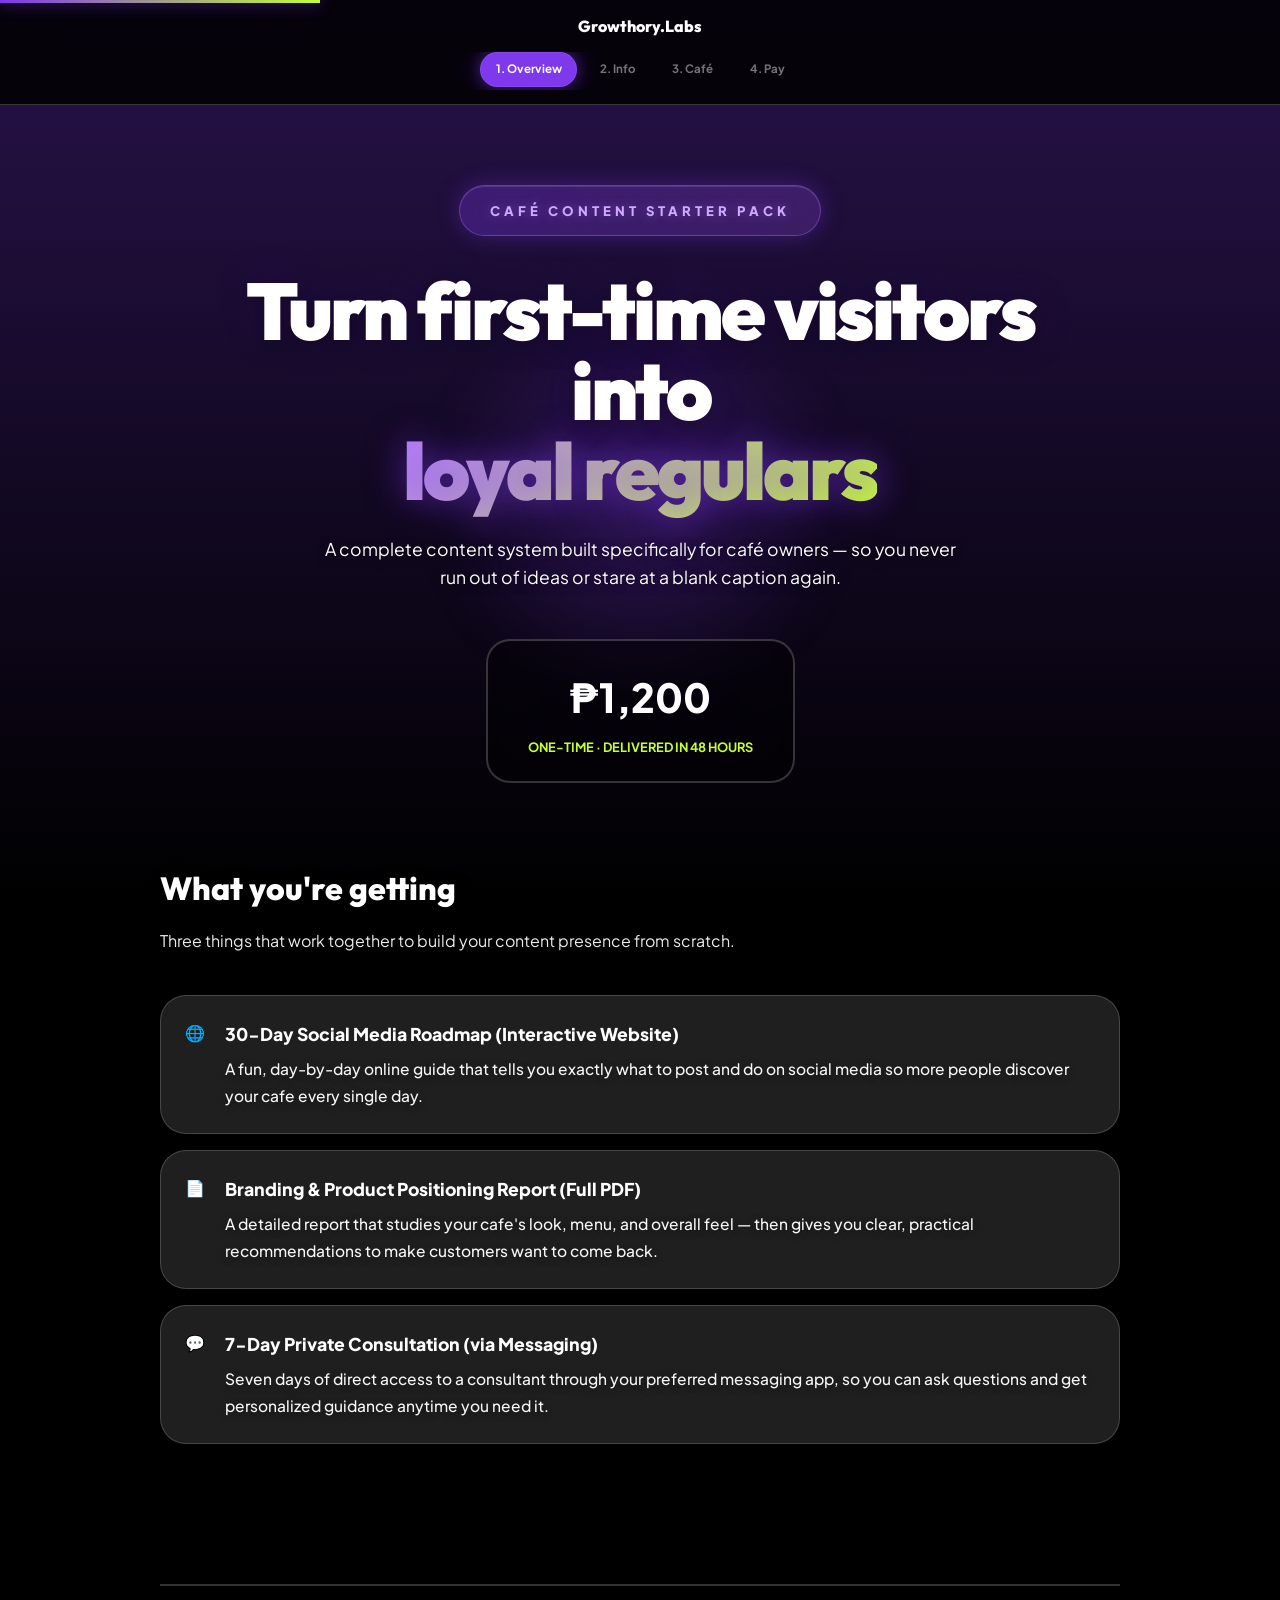
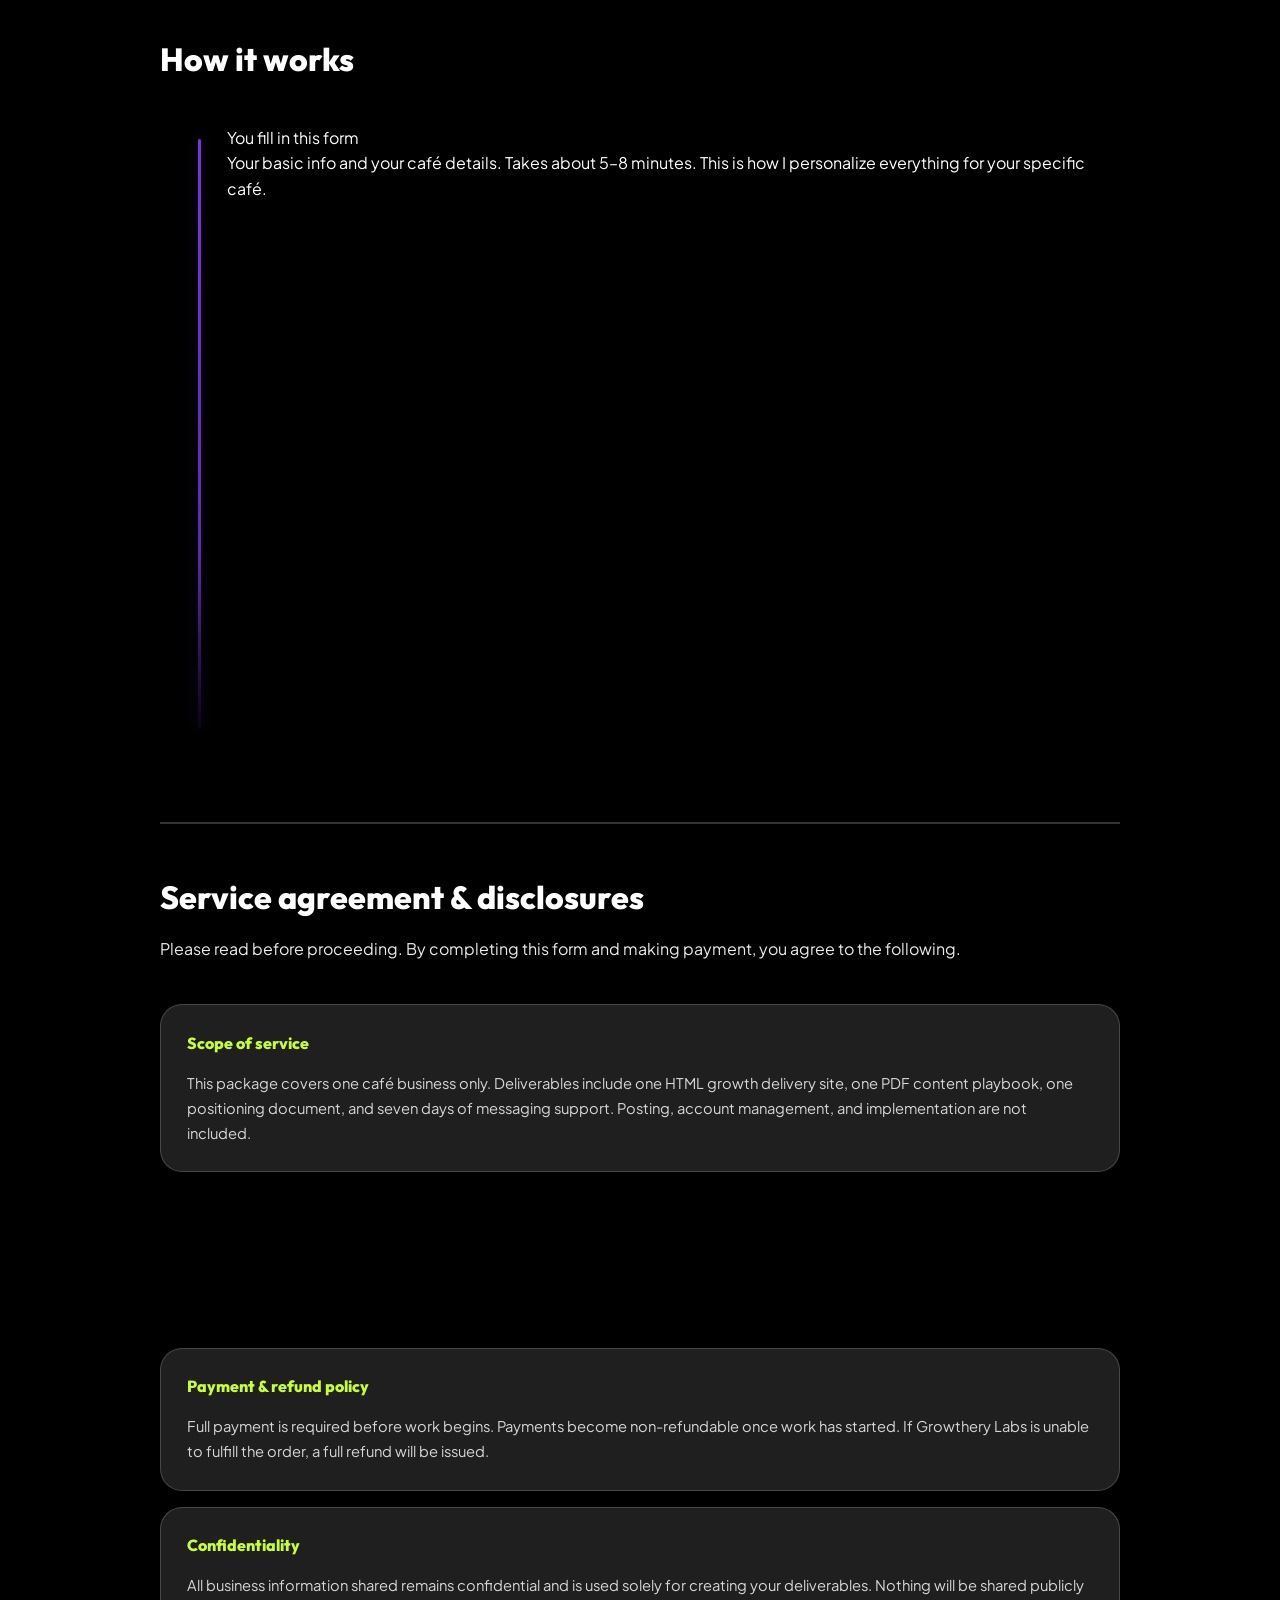
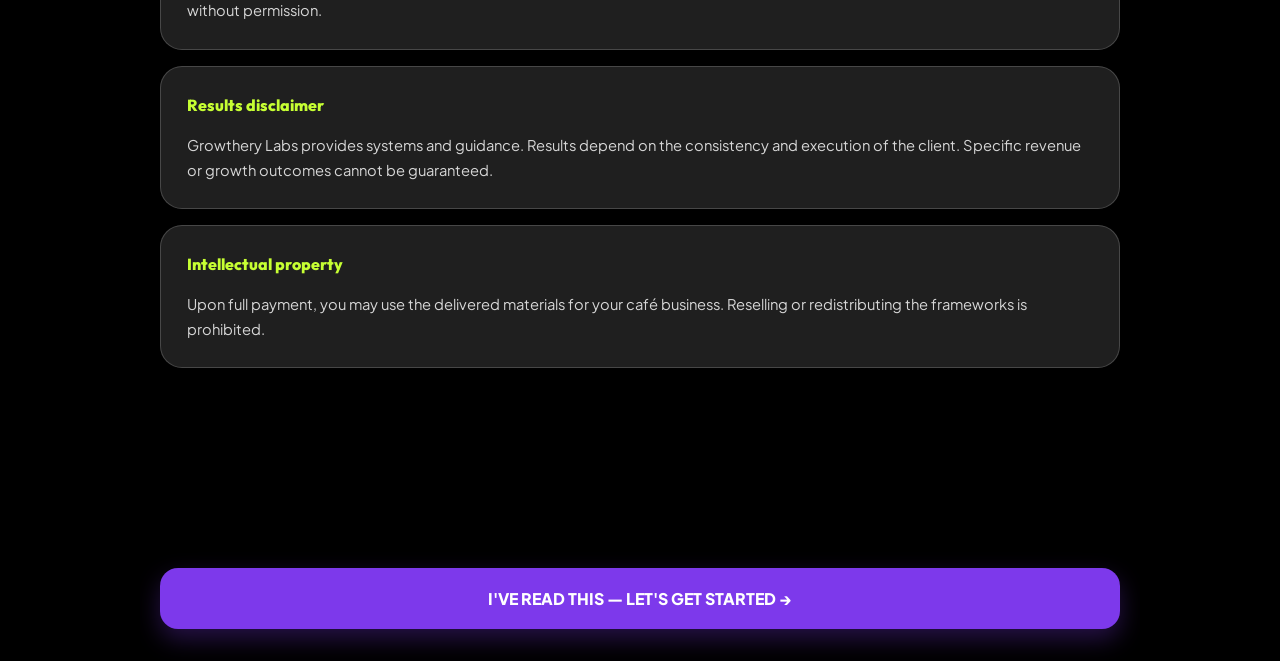
==== commit 20b17a45: "Update all.html" ====
--- a/all.html
+++ b/all.html
@@ -15,7 +15,7 @@
 <div class="video-bg-container">
 <!-- Video Holder: User can replace src with their video URL -->
 <video autoplay="" id="bg-video" loop="" muted="" playsinline="">
-<source src="22.mp4" type="video/mp4"/>
+<source src="22.mp4" type="https://res.cloudinary.com/dz5zpyt8n/video/upload/v1779093383/22_oyhhbi.mp4"/>
 </video>
 </div>
 <div class="progress-container">
@@ -480,4 +480,4 @@
 </div><!-- end page-5 -->
 
 <script src="script.js"></script></body>
-</html>+</html>
